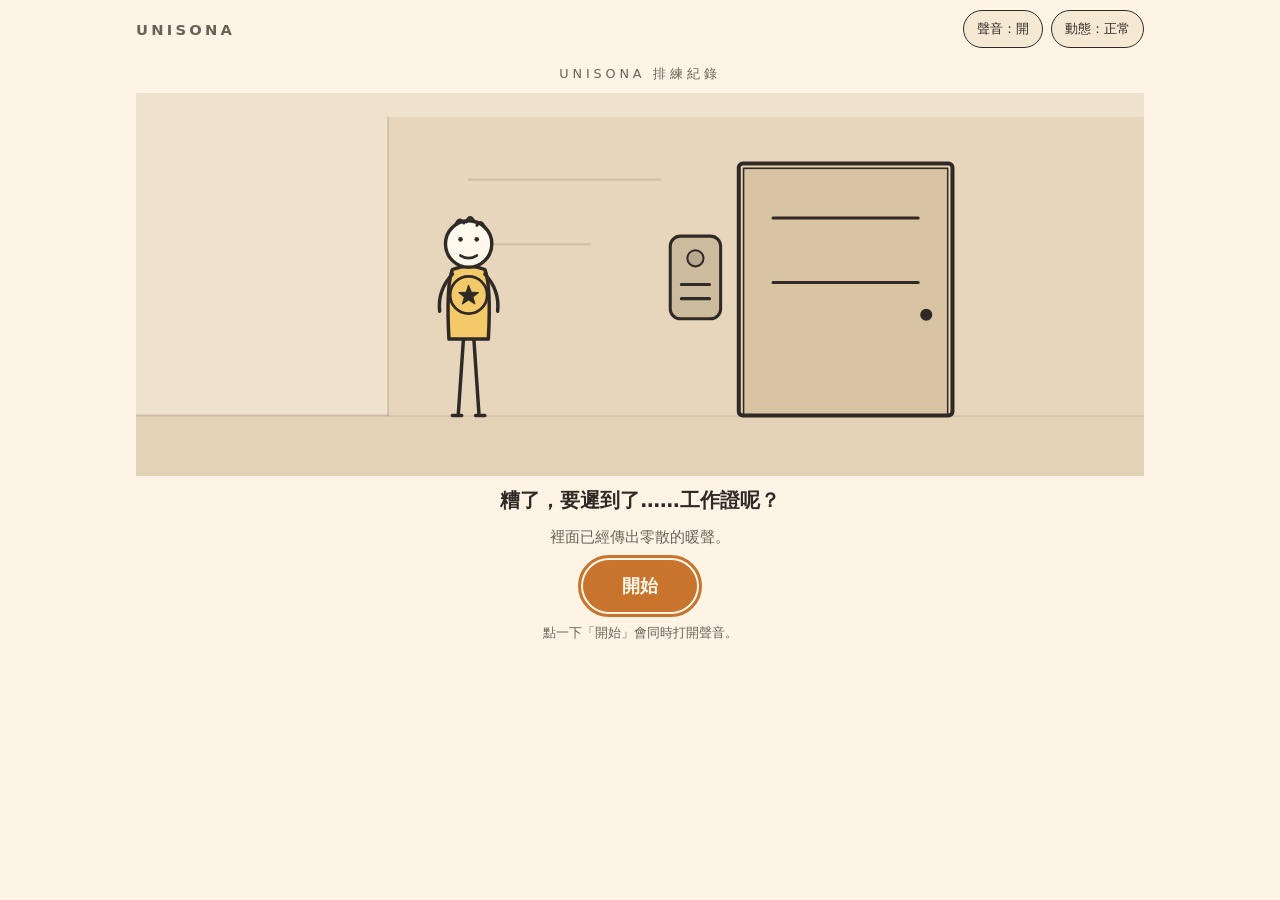
==== index.html @ d8c0bb91 "UNISONA 生日互動小遊戲：初版 四關流程：畫工作證、畫譜架、排練排序謎題、正式演出與定格。 玩家的筆畫會被縮放進場景，一路保留到結尾畫面。  - 純靜態，無建置步驟，全部相對路徑，相容 GitH" ====
﻿<!doctype html>
<html lang="zh-Hant">
<head>
<meta charset="utf-8">
<meta name="viewport" content="width=device-width, initial-scale=1, viewport-fit=cover">
<title>UNISONA 排練紀錄</title>
<meta name="description" content="UNISONA 合唱團的互動排練">
<meta name="theme-color" content="#fdf4e6">
<link rel="icon" href="./favicon.svg" type="image/svg+xml">
<link rel="stylesheet" href="./styles/main.css">
</head>
<body>
  <div id="app">
    <header id="hud">
      <div id="hud-brand">UNISONA</div>
      <div id="hud-controls"></div>
    </header>

    <main id="scene-root" tabindex="-1"></main>

    <p id="caption" aria-live="polite"></p>
  </div>

  <div id="resume-layer" hidden>
    <div id="resume-card">
      <p id="resume-text">排練暫停了。</p>
      <button type="button" id="resume-button">繼續</button>
    </div>
  </div>

  <noscript>
    <p style="padding:1.5rem;text-align:center">這個頁面需要開啟 JavaScript 才能遊玩。</p>
  </noscript>

  <script type="module" src="./src/main.js"></script>
</body>
</html>
---- styles/main.css ----
﻿/* UNISONA 生日互動小遊戲 */

:root {
  --paper: #fdf4e6;
  --paper-2: #f6e9d4;
  --ink: #2f2a26;
  --ink-soft: #6c6158;
  --accent: #c9742c;
  --accent-soft: #f0d2a8;
  --warm: #f6c66a;
  --ok: #5f9a62;
  --line: rgba(47, 42, 38, 0.18);
  --sing: #ffd98a;
  --radius: 14px;
  --font: "Noto Sans TC", "PingFang TC", "Microsoft JhengHei", system-ui, -apple-system, sans-serif;
}

* { box-sizing: border-box; }

html, body {
  margin: 0;
  padding: 0;
  background: var(--paper);
  color: var(--ink);
  font-family: var(--font);
  -webkit-text-size-adjust: 100%;
}

body {
  min-height: 100dvh;
  overflow-x: hidden;
}

#app {
  max-width: 1040px;
  margin: 0 auto;
  padding: 0 16px 40px;
  display: flex;
  flex-direction: column;
  gap: 10px;
}

/* ---------------- HUD ---------------- */
#hud {
  position: sticky;
  top: 0;
  z-index: 20;
  display: flex;
  align-items: center;
  justify-content: space-between;
  gap: 12px;
  padding: 10px 0 8px;
  background: linear-gradient(to bottom, var(--paper) 72%, rgba(253, 244, 230, 0));
}

#hud-brand {
  font-weight: 700;
  letter-spacing: 0.22em;
  font-size: 0.92rem;
  color: var(--ink-soft);
}

#hud-controls { display: flex; gap: 8px; }

/* ---------------- 按鈕 ---------------- */
.btn {
  font: inherit;
  font-size: 0.95rem;
  border: 1.5px solid var(--ink);
  background: var(--paper-2);
  color: var(--ink);
  border-radius: 999px;
  padding: 9px 18px;
  cursor: pointer;
  transition: transform 0.12s ease, background 0.18s ease, opacity 0.18s ease;
  min-height: 44px;
}

.btn:hover:not(:disabled) { background: var(--accent-soft); }
.btn:active:not(:disabled) { transform: translateY(1px); }
.btn:disabled { opacity: 0.4; cursor: default; }

.btn:focus-visible {
  outline: 3px solid var(--accent);
  outline-offset: 2px;
}

.btn-primary {
  background: var(--accent);
  border-color: var(--accent);
  color: #fff8ec;
  font-weight: 600;
}
.btn-primary:hover:not(:disabled) { background: #b36524; }

.btn-big { font-size: 1.1rem; padding: 13px 38px; }

.btn-hud { font-size: 0.82rem; padding: 7px 13px; min-height: 38px; }

.btn.active { background: var(--accent-soft); }

/* ---------------- 版面 ---------------- */
#scene-root {
  display: flex;
  align-items: center;
  justify-content: center;
  min-height: 64vh;
}

.scene {
  width: 100%;
  display: flex;
  flex-direction: column;
  align-items: center;
  gap: 10px;
  animation: fade-in 0.4s ease both;
}

@keyframes fade-in { from { opacity: 0; } to { opacity: 1; } }

.kicker {
  margin: 0;
  font-size: 0.8rem;
  letter-spacing: 0.3em;
  color: var(--ink-soft);
}

.prompt {
  margin: 0;
  font-size: 1.22rem;
  font-weight: 600;
  text-align: center;
  line-height: 1.5;
}

.sub, .fineprint {
  margin: 0;
  text-align: center;
  color: var(--ink-soft);
  font-size: 0.95rem;
  line-height: 1.6;
}

.fineprint { font-size: 0.82rem; }

.actions, .controls {
  display: flex;
  flex-wrap: wrap;
  gap: 10px;
  justify-content: center;
}

#caption {
  margin: 0;
  min-height: 1.6em;
  text-align: center;
  font-size: 1.05rem;
  color: var(--accent);
  opacity: 0;
  transition: opacity 0.3s ease;
}
#caption.shown { opacity: 1; }

.stage-holder {
  width: 100%;
  display: flex;
  justify-content: center;
}

/* 畫圖的關卡把場景縮小，讓繪圖區與按鈕留在畫面內 */
.scene-badge .door-scene { max-height: 30vh; }
.scene-stand .stage { max-height: 34vh; }
.scene-rehearsal .stage { max-height: 46vh; }
.scene-finale .stage { max-height: 76vh; }

/* ---------------- 繪圖區 ---------------- */
.pad {
  width: 100%;
  max-width: 560px;
  display: flex;
  flex-direction: column;
  gap: 10px;
  transition: opacity 0.35s ease, transform 0.35s ease;
}

.pad.leaving { opacity: 0; transform: translateY(14px); }

.pad-frame {
  position: relative;
  width: 100%;
  aspect-ratio: 3 / 2;
  background: #fffdf7;
  border: 2px solid var(--ink);
  border-radius: var(--radius);
  box-shadow: 0 4px 0 rgba(47, 42, 38, 0.12);
  overflow: hidden;
}

.pad-canvas {
  position: absolute;
  inset: 0;
  width: 100%;
  height: 100%;
  touch-action: none;
  cursor: crosshair;
  display: block;
}

.pad-actions {
  display: flex;
  align-items: center;
  gap: 10px;
  flex-wrap: wrap;
  justify-content: center;
}

.pad-status {
  margin: 0;
  font-size: 0.88rem;
  color: var(--ink-soft);
  flex-basis: 100%;
  text-align: center;
  min-height: 1.2em;
}

/* ---------------- 共用 SVG 筆觸 ---------------- */
.door-scene, .stage {
  width: 100%;
  height: auto;
  display: block;
}

.ink {
  fill: none;
  stroke: var(--ink);
  stroke-width: 3;
  stroke-linecap: round;
  stroke-linejoin: round;
}

.torso {
  fill: var(--tint, #f3e4cd);
  stroke: var(--ink);
  stroke-width: 3;
  stroke-linejoin: round;
}

.head {
  fill: #fff8ec;
  stroke: var(--ink);
  stroke-width: 3;
}

.eye { fill: var(--ink); }

.mouth-closed { stroke-width: 2.4; }
.mouth-open { fill: var(--ink); opacity: 0; }

.hair { stroke-width: 2.4; }

/* ---------------- 門 ---------------- */
.night { fill: #efe2cc; }
.ground { fill: #e3d2b6; }
.floor-line { fill: none; stroke: var(--line); stroke-width: 2; }
.wall { fill: #e7d6bb; }
.wall-seam { fill: none; stroke: rgba(47, 42, 38, 0.13); stroke-width: 2; stroke-linecap: round; }
.inside-glow { fill: var(--warm); }
.door-frame { fill: none; stroke: var(--ink); stroke-width: 4; }
.door-leaf { fill: #d8c3a2; stroke: var(--ink); stroke-width: 3; }
.door-knob { fill: var(--ink); }

.door-panel { transition: transform 0.9s cubic-bezier(0.4, 0, 0.2, 1); }
.door-panel.open { transform: translateX(206px); }

.scanner-body { fill: #cdbb9e; stroke: var(--ink); stroke-width: 3; }
.scanner-light { fill: #b9a98f; stroke: var(--ink); stroke-width: 2; }
.scanner.busy .scanner-light { fill: var(--accent); animation: blink 0.4s steps(2) infinite; }
.scanner.ok .scanner-light { fill: var(--ok); }

@keyframes blink { 50% { opacity: 0.35; } }

.door-hero {
  transform: translate(330px, 320px) scale(1.15);
  transition: transform 1s cubic-bezier(0.3, 0.7, 0.3, 1), opacity 0.6s ease;
}
.door-hero.gone { opacity: 0; }
.door-hero.running .person-inner { animation: run-bob 0.42s ease-in-out infinite; }
.door-hero.offering .id-card { transform: translate(6px, -26px) rotate(10deg); }
.door-hero .id-card { transition: transform 0.5s ease; }

@keyframes run-bob {
  0%, 100% { transform: translateY(0) rotate(-2deg); }
  50% { transform: translateY(-7px) rotate(2deg); }
}

/* ---------------- 舞台 ---------------- */
.stage { touch-action: manipulation; }
.stage.interactive { touch-action: none; }

.floor { fill: #e8d7bb; }
.warm-glow {
  fill: url(#u-warm);
  opacity: 0;
  transition: opacity 1.4s ease;
  pointer-events: none;
}
.stage.warm .warm-glow { opacity: 1; }

/* 團員 */
.person {
  transition: transform 0.45s cubic-bezier(0.3, 0.8, 0.3, 1), opacity 0.5s ease;
  cursor: grab;
}
.person.no-anim { transition: none; }
.person.hidden { opacity: 0; pointer-events: none; }
.person.entering { opacity: 0; }
.person.dragging { transition: none; cursor: grabbing; }
.person.dragging .person-inner { transform: scale(1.05); }
.person:focus { outline: none; }
.person:focus-visible .person-glow { opacity: 1; fill: url(#u-select); }

.person-hit { fill: transparent; }

.person-inner { transition: transform 0.2s ease-out; }

.person-glow {
  fill: url(#u-glow);
  opacity: 0;
  transition: opacity 0.16s ease;
}

.person.sing .person-glow { opacity: 1; }
.person.sing .mouth-open { opacity: 1; }
.person.sing .mouth-closed { opacity: 0; }
.person.sing .person-inner { transform: translateY(-8px); }

.person.selected .person-glow { opacity: 1; fill: url(#u-select); }
.person.selected .name-chip rect { fill: var(--accent); }
.person.selected .name-chip-text { fill: #fff8ec; }

.person.resting .rest-mark { opacity: 1; transform: translateY(-4px); }
.person.resting .person-inner { transform: translateY(-3px); }

.person.glance .person-inner { transform: rotate(-4deg); }
.person.glance:nth-of-type(even) .person-inner { transform: rotate(4deg); }
.person.ready .person-inner { transform: translateY(-2px); }

.emblem-bg {
  fill: var(--tint, #f3e4cd);
  stroke: var(--ink);
  stroke-width: 2.4;
}
.emblem { color: var(--ink); }

.name-chip rect {
  fill: #fff8ec;
  stroke: var(--ink);
  stroke-width: 2.2;
  transition: fill 0.2s ease;
}
.name-chip-text {
  fill: var(--ink);
  font-family: var(--font);
  font-size: 23px;
  font-weight: 700;
  text-anchor: middle;
  transition: fill 0.2s ease;
}

.rest-mark {
  opacity: 0;
  color: var(--ink);
  transition: opacity 0.18s ease, transform 0.18s ease;
}
.rest-bg { fill: #fff8ec; stroke: var(--ink); stroke-width: 2.2; }

.id-card-bg { fill: #fffdf7; }
.id-card-edge { fill: none; stroke: var(--ink); stroke-width: 2.4; }
.lanyard { stroke-width: 2; }

.sheet-bg { fill: #fffdf7; stroke: var(--ink); stroke-width: 2.4; }
.sheet { transition: opacity 0.4s ease; }
.sheet.hidden { opacity: 0; }

/* 譜架（玩家畫的） */
.stand { transition: opacity 0.45s ease, transform 0.45s ease; }
.stand.hidden { opacity: 0; transform: translateY(12px); }
.stand.target image { filter: drop-shadow(0 0 7px var(--accent)); }

/* 指揮 */
.conductor { transition: opacity 0.6s ease; }
.conductor.hidden { opacity: 0; }
.conductor-torso { fill: #d9cbe4; stroke: var(--ink); stroke-width: 3; }
.baton { fill: none; stroke: var(--ink); stroke-width: 2.4; stroke-linecap: round; }
.baton-tip { fill: var(--accent); }
.conductor-mouth { stroke-width: 2.4; transition: d 0.3s ease; }

/* 舉牌 */
.letter-sign {
  opacity: 0;
  transform: translateY(26px);
  transition: opacity 0.35s ease, transform 0.45s cubic-bezier(0.25, 1.3, 0.4, 1);
}
.letter-sign-bg { fill: #fffdf7; stroke: var(--ink); stroke-width: 3; }
.letter-sign-text {
  fill: var(--ink);
  font-family: var(--font);
  font-size: 34px;
  font-weight: 800;
  letter-spacing: 0.04em;
  text-anchor: middle;
}
.person .arms-up { opacity: 0; }
.person.holding-sign .arms-up { opacity: 1; }
.person.holding-sign .arms-down { opacity: 0; }
.person.holding-sign .letter-sign { opacity: 1; transform: translateY(0); }

/* HAPPY BIRTHDAY */
.greeting-trail {
  stroke: var(--accent);
  stroke-width: 3;
  stroke-linecap: round;
  opacity: 0.5;
}
.greeting-letter {
  fill: var(--accent);
  font-family: var(--font);
  font-size: 40px;
  font-weight: 800;
  letter-spacing: 0.02em;
  text-anchor: middle;
  opacity: 0;
  transition: opacity 0.35s ease;
}
.greeting-letter.shown { opacity: 1; }
.greeting-tip { fill: var(--accent); opacity: 0; }

/* 音符彩帶 */
.confetti {
  color: var(--accent);
  opacity: 0.75;
  animation: drift var(--dur, 6s) linear var(--delay, 0s) forwards;
}
@keyframes drift {
  from { transform: translateY(0) rotate(0deg); opacity: 0; }
  12% { opacity: 0.8; }
  to { transform: translateY(740px) rotate(140deg); opacity: 0; }
}

/* ---------------- 站位列（手機與鍵盤的替代操作） ---------------- */
.order-strip {
  list-style: none;
  margin: 2px 0 0;
  padding: 0;
  display: flex;
  gap: 6px;
  justify-content: center;
  flex-wrap: nowrap;
  width: 100%;
  max-width: 620px;
}

.order-strip li { flex: 1 1 0; min-width: 0; }

.slot-btn {
  font: inherit;
  width: 100%;
  min-height: 60px;
  display: flex;
  flex-direction: column;
  align-items: center;
  gap: 2px;
  padding: 6px 2px;
  background: #fffdf7;
  border: 2px solid var(--ink);
  border-radius: 12px;
  cursor: pointer;
  transition: background 0.18s ease, transform 0.12s ease;
}

.slot-btn:hover:not(:disabled) { background: var(--accent-soft); }
.slot-btn:disabled { opacity: 0.55; cursor: default; }
.slot-btn:focus-visible { outline: 3px solid var(--accent); outline-offset: 2px; }
.slot-btn.selected { background: var(--accent); border-color: var(--accent); }
.slot-btn.selected .slot-label { color: #fff8ec; }
.slot-btn.selected .symbol-chip { color: #fff8ec; }
.slot-btn.selected .symbol-chip-bg { fill: rgba(255, 248, 236, 0.22); stroke: #fff8ec; }

.slot-label { font-size: 0.95rem; font-weight: 700; line-height: 1; }

/* ---------------- 便條 ---------------- */
.clue-panel {
  width: 100%;
  max-width: 860px;
}

.panel-title {
  margin: 4px 0 10px;
  font-size: 0.82rem;
  letter-spacing: 0.26em;
  color: var(--ink-soft);
  text-align: center;
  font-weight: 600;
}

.clue-list {
  list-style: none;
  margin: 0;
  padding: 0;
  display: grid;
  gap: 10px;
  grid-template-columns: repeat(auto-fit, minmax(250px, 1fr));
}

.clue {
  position: relative;
  display: flex;
  align-items: center;
  gap: 10px;
  padding: 12px 34px 12px 12px;
  background: #fffdf7;
  border: 2px solid var(--ink);
  border-radius: 12px;
  box-shadow: 0 3px 0 rgba(47, 42, 38, 0.1);
  transition: background 0.25s ease, border-color 0.25s ease;
}

.clue.ok { background: #f1f7ee; border-color: var(--ok); }
.clue.focus { border-color: var(--accent); background: #fdf0de; }

.clue-icons { display: flex; gap: 4px; flex: 0 0 auto; }

.clue-text {
  margin: 0;
  font-size: 0.95rem;
  line-height: 1.5;
}

.clue-mark {
  position: absolute;
  right: 12px;
  top: 50%;
  transform: translateY(-50%);
  width: 16px;
  height: 16px;
  border: 2px solid var(--line);
  border-radius: 50%;
}
.clue.ok .clue-mark { border-color: var(--ok); background: var(--ok); }

.symbol-chip { color: var(--ink); display: block; }
.symbol-chip-bg { fill: var(--paper-2); stroke: var(--ink); stroke-width: 2; }

/* ---------------- 結尾 ---------------- */
.finale-controls { opacity: 0; transition: opacity 0.6s ease; }
.finale-controls.shown { opacity: 1; }

/* ---------------- 暫停遮罩 ---------------- */
#resume-layer {
  position: fixed;
  inset: 0;
  z-index: 50;
  display: grid;
  place-items: center;
  background: rgba(47, 42, 38, 0.45);
  backdrop-filter: blur(2px);
}
#resume-layer[hidden] { display: none; }

#resume-card {
  background: var(--paper);
  border: 2px solid var(--ink);
  border-radius: var(--radius);
  padding: 24px 28px;
  text-align: center;
  display: flex;
  flex-direction: column;
  gap: 14px;
  box-shadow: 0 8px 0 rgba(47, 42, 38, 0.2);
}
#resume-text { margin: 0; font-size: 1.05rem; }

/* ---------------- 減少動態 ---------------- */
body.reduced * {
  animation: none !important;
  transition-duration: 0.01ms !important;
}
body.reduced .person.sing .person-inner,
body.reduced .person.resting .person-inner,
body.reduced .person.glance .person-inner { transform: none; }
body.reduced .confetti { display: none; }

@media (prefers-reduced-motion: reduce) {
  * { animation-duration: 0.01ms !important; transition-duration: 0.01ms !important; }
}

/* ---------------- 手機 ---------------- */
@media (max-width: 700px) {
  #app { padding: 0 12px 32px; gap: 8px; }
  .prompt { font-size: 1.06rem; }
  .sub { font-size: 0.88rem; }
  .btn { font-size: 0.88rem; padding: 8px 14px; }
  .btn-big { font-size: 1rem; padding: 12px 30px; }
  .clue-list { grid-template-columns: 1fr; }
  .clue-text { font-size: 0.9rem; }
  #caption { font-size: 0.96rem; }
  .order-strip { gap: 4px; }
  .slot-btn { min-height: 56px; padding: 5px 0; border-radius: 10px; }
  .slot-label { font-size: 0.85rem; }
  .scene-rehearsal .stage { max-height: 40vh; }
  .scene-stand .stage { max-height: 30vh; }
  .scene-finale .stage { max-height: 60vh; }
  #scene-root { min-height: 56vh; }
}
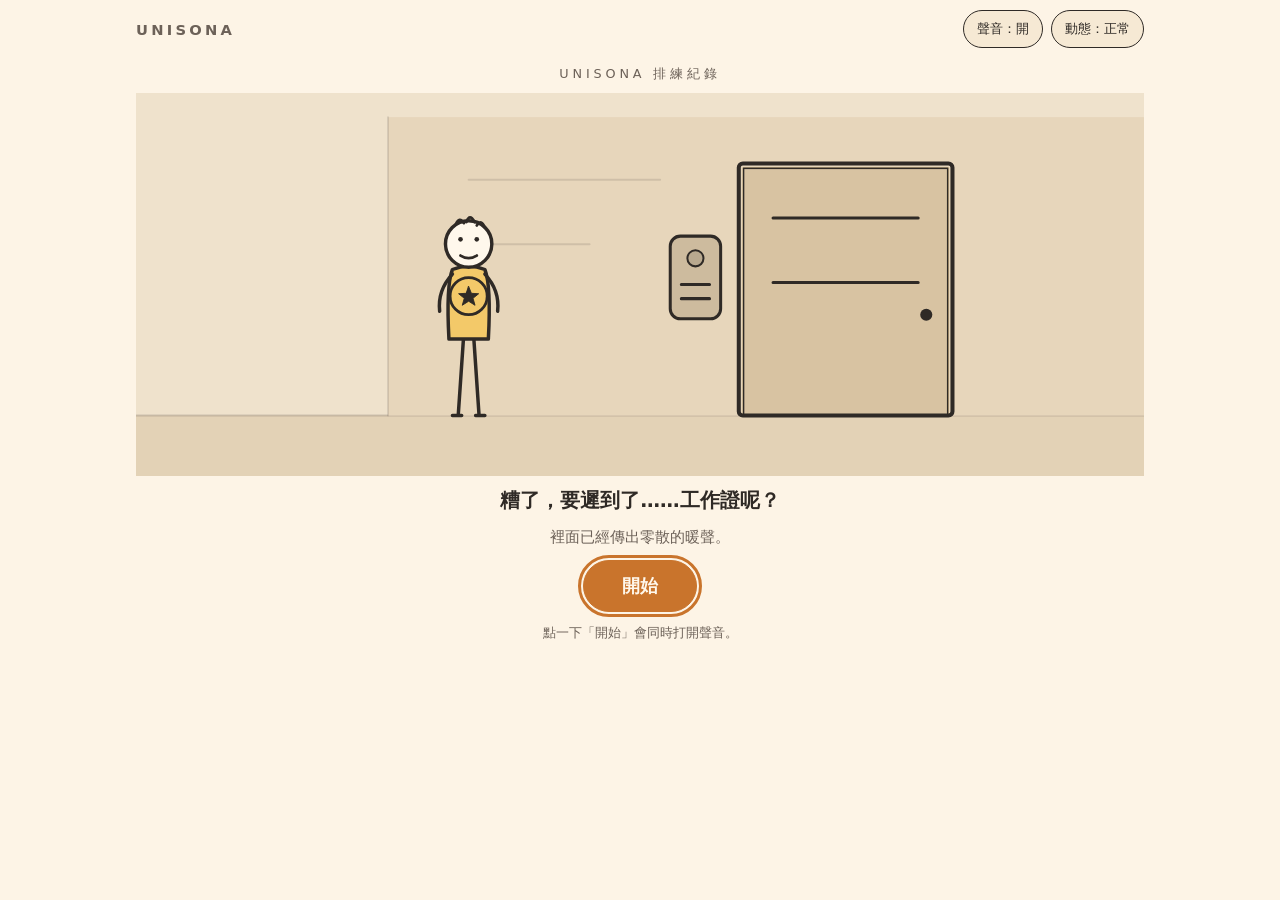
==== commit 5d396bd1: "只做橫向：直向時蓋一層提示，並把橫向手機的版面排成兩欄 網頁沒辦法真的強制轉向（screen.orientation.lock 只在全螢幕有效， iOS Safari 完全不支援），所以改成偵測到直向" ====
--- a/index.html
+++ b/index.html
@@ -21,6 +21,21 @@
     <p id="caption" aria-live="polite"></p>
   </div>
 
+  <div id="rotate-layer" hidden>
+    <div id="rotate-card">
+      <svg id="rotate-icon" viewBox="0 0 120 120" aria-hidden="true" focusable="false">
+        <rect class="rotate-phone" x="44" y="18" width="32" height="56" rx="6"/>
+        <line class="rotate-speaker" x1="54" y1="26" x2="66" y2="26"/>
+        <circle class="rotate-home" cx="60" cy="66" r="2.6"/>
+        <path class="rotate-arrow" d="M26 92 A 38 38 0 0 1 94 92"/>
+        <path class="rotate-arrow-head" d="M88 84 L96 93 L86 98"/>
+      </svg>
+      <p id="rotate-text">請把螢幕轉成橫向</p>
+      <p id="rotate-sub">這個排練只有橫向版本</p>
+      <p id="rotate-tip" hidden>轉了沒反應的話，請先關掉螢幕的旋轉鎖定</p>
+    </div>
+  </div>
+
   <div id="resume-layer" hidden>
     <div id="resume-card">
       <p id="resume-text">排練暫停了。</p>
--- a/styles/main.css
+++ b/styles/main.css
@@ -338,6 +338,30 @@
 .person.selected .name-chip rect { fill: var(--accent); }
 .person.selected .name-chip-text { fill: #fff8ec; }
 
+/* 手繪三張全身圖的切換。
+   結尾那一刻是「邊唱邊舉牌」，所以 holding-sign 的優先度最高，
+   sign.png 本身就要畫成雙手舉起＋張嘴。 */
+/* 姿勢之間是硬切，不做淡入淡出：
+   嘴巴跟著節拍開合時，硬切比較俐落，也不會出現兩張圖疊在一起的殘影。 */
+.pose { opacity: 0; }
+.person .pose-normal { opacity: 1; }
+.person.sing .pose-normal { opacity: 0; }
+.person.sing .pose-sing { opacity: 1; }
+.person.holding-sign .pose-normal,
+.person.holding-sign .pose-sing { opacity: 0; }
+.person.holding-sign .pose-sign { opacity: 1; }
+
+/* 身體換成圖片之後，SVG 的嘴與手臂就不存在了，也不需要這些規則 */
+.person.drawn .mouth,
+.person.drawn .arms { display: none; }
+
+.letter-sign-art { pointer-events: none; }
+
+.conductor-art-smile { opacity: 0; transition: opacity 0.3s ease; }
+.conductor.smiling .conductor-art-smile { opacity: 1; }
+.conductor.smiling .conductor-art-plain { opacity: 0; }
+.conductor-art-plain { transition: opacity 0.3s ease; }
+
 .person.resting .rest-mark { opacity: 1; transform: translateY(-4px); }
 .person.resting .person-inner { transform: translateY(-3px); }
 
@@ -555,6 +579,71 @@
 .finale-controls { opacity: 0; transition: opacity 0.6s ease; }
 .finale-controls.shown { opacity: 1; }
 
+/* ---------------- 直向提示 ----------------
+   網頁沒辦法真的強制轉向，所以直向時蓋一層，擋到使用者轉過來為止。 */
+#rotate-layer {
+  position: fixed;
+  inset: 0;
+  z-index: 60;
+  display: grid;
+  place-items: center;
+  padding: 24px;
+  background: var(--paper);
+}
+#rotate-layer[hidden] { display: none; }
+
+#rotate-card {
+  text-align: center;
+  display: flex;
+  flex-direction: column;
+  align-items: center;
+  gap: 14px;
+  max-width: 320px;
+}
+
+#rotate-icon { width: 128px; height: 128px; }
+.rotate-phone {
+  fill: #fffdf7;
+  stroke: var(--ink);
+  stroke-width: 4;
+  transform-origin: 60px 46px;
+  animation: turn-phone 2.6s ease-in-out infinite;
+}
+.rotate-speaker { stroke: var(--ink); stroke-width: 3; stroke-linecap: round;
+  transform-origin: 60px 46px; animation: turn-phone 2.6s ease-in-out infinite; }
+.rotate-home { fill: var(--ink);
+  transform-origin: 60px 46px; animation: turn-phone 2.6s ease-in-out infinite; }
+.rotate-arrow, .rotate-arrow-head {
+  fill: none; stroke: var(--accent); stroke-width: 5;
+  stroke-linecap: round; stroke-linejoin: round;
+}
+
+@keyframes turn-phone {
+  0%, 22% { transform: rotate(0deg); }
+  48%, 78% { transform: rotate(-90deg); }
+  100% { transform: rotate(0deg); }
+}
+
+#rotate-text {
+  margin: 0;
+  font-size: 1.25rem;
+  font-weight: 700;
+}
+#rotate-sub {
+  margin: 0;
+  color: var(--ink-soft);
+  font-size: 0.95rem;
+}
+#rotate-tip {
+  margin: 6px 0 0;
+  font-size: 0.84rem;
+  color: var(--accent);
+  line-height: 1.6;
+}
+#rotate-tip[hidden] { display: none; }
+
+body.blocked { overflow: hidden; }
+
 /* ---------------- 暫停遮罩 ---------------- */
 #resume-layer {
   position: fixed;
@@ -592,6 +681,97 @@
 
 @media (prefers-reduced-motion: reduce) {
   * { animation-duration: 0.01ms !important; transition-duration: 0.01ms !important; }
+}
+
+/* ---------------- 橫向但很扁的畫面（手機橫放）----------------
+   遊戲只做橫向，所以這裡要把版面排成左右兩欄，不要上下捲。 */
+@media (orientation: landscape) and (max-height: 560px) {
+  /* 整頁鎖在一個畫面裡，要捲的只有便條那一塊 */
+  html, body { height: 100%; overflow: hidden; }
+  #app {
+    height: 100vh;
+    height: 100dvh;
+    padding: 0 12px 6px;
+    gap: 2px;
+    overflow: hidden;
+  }
+  #hud { padding: 4px 0 2px; }
+  #hud-brand { font-size: 0.78rem; }
+  .btn-hud { font-size: 0.72rem; padding: 5px 10px; min-height: 32px; }
+  #scene-root { flex: 1; min-height: 0; align-items: stretch; }
+  #caption { min-height: 1.25em; font-size: 0.84rem; }
+
+  .scene { height: 100%; min-height: 0; gap: 4px; }
+  .prompt { font-size: 0.95rem; }
+  .sub { font-size: 0.78rem; }
+  .btn { font-size: 0.8rem; padding: 5px 11px; min-height: 36px; }
+  .kicker { font-size: 0.68rem; }
+
+  /* 畫圖的兩關：左邊場景、右邊畫布 */
+  .scene-badge, .scene-stand {
+    display: grid;
+    grid-template-columns: 1fr 1fr;
+    grid-template-rows: auto minmax(0, 1fr);
+    column-gap: 16px;
+    row-gap: 4px;
+    align-items: center;
+    justify-items: center;
+  }
+  .scene-badge > .door-scene,
+  .scene-stand > .stage-holder { grid-column: 1; grid-row: 1 / -1; align-self: center; }
+  .scene-badge > .prompt, .scene-stand > .prompt { grid-column: 2; grid-row: 1; align-self: end; }
+  .scene-badge > .sub, .scene-stand > .sub { display: none; }
+  .scene-badge > .pad, .scene-stand > .pad { grid-column: 2; grid-row: 2; align-self: start; }
+
+  .scene-badge .door-scene { max-height: 86vh; }
+  .scene-stand .stage { max-height: 86vh; }
+  .pad { max-width: 100%; gap: 5px; }
+  .pad-frame {
+    width: auto;
+    height: 46vh;
+    max-width: 100%;
+    box-shadow: 0 2px 0 rgba(47, 42, 38, 0.12);
+    border-radius: 10px;
+  }
+  .pad-status { flex-basis: auto; min-height: 0; font-size: 0.76rem; }
+
+  /* 排練：左邊整個舞台，右邊控制、站位列、便條 */
+  .scene-rehearsal {
+    display: grid;
+    grid-template-columns: 1.3fr 1fr;
+    grid-template-rows: auto auto minmax(0, 1fr);
+    column-gap: 14px;
+    row-gap: 4px;
+  }
+  .scene-rehearsal > .stage-holder {
+    grid-column: 1; grid-row: 1 / -1; align-self: center; min-height: 0;
+  }
+  .scene-rehearsal > .prompt,
+  .scene-rehearsal > .sub { display: none; }
+  .scene-rehearsal > .controls { grid-column: 2; grid-row: 1; gap: 6px; }
+  .scene-rehearsal > .order-strip { grid-column: 2; grid-row: 2; max-width: 100%; }
+  .scene-rehearsal > .clue-panel {
+    grid-column: 2;
+    grid-row: 3;
+    min-height: 0;
+    overflow-y: auto;
+    -webkit-overflow-scrolling: touch;
+  }
+  .scene-rehearsal .stage { max-height: 86vh; }
+  .scene-rehearsal .clue-list { grid-template-columns: 1fr; gap: 5px; }
+  .scene-rehearsal .clue { padding: 6px 24px 6px 7px; gap: 6px; border-radius: 10px; }
+  .scene-rehearsal .clue-text { font-size: 0.74rem; line-height: 1.4; }
+  .scene-rehearsal .clue-icons .symbol-chip { width: 22px; height: 22px; }
+  .scene-rehearsal .panel-title { margin: 0 0 3px; font-size: 0.66rem; letter-spacing: 0.18em; }
+  .scene-rehearsal .slot-btn { min-height: 40px; padding: 2px 0; gap: 0; border-radius: 9px; }
+  .scene-rehearsal .slot-label { font-size: 0.72rem; }
+  .scene-rehearsal .slot-btn .symbol-chip { width: 19px; height: 19px; }
+
+  .scene-finale { justify-content: center; }
+  .scene-finale .stage { max-height: 88vh; }
+  .scene-intro { justify-content: center; gap: 3px; }
+  .scene-intro .door-scene { max-height: 38vh; }
+  .scene-intro .fineprint { font-size: 0.7rem; }
 }
 
 /* ---------------- 手機 ---------------- */
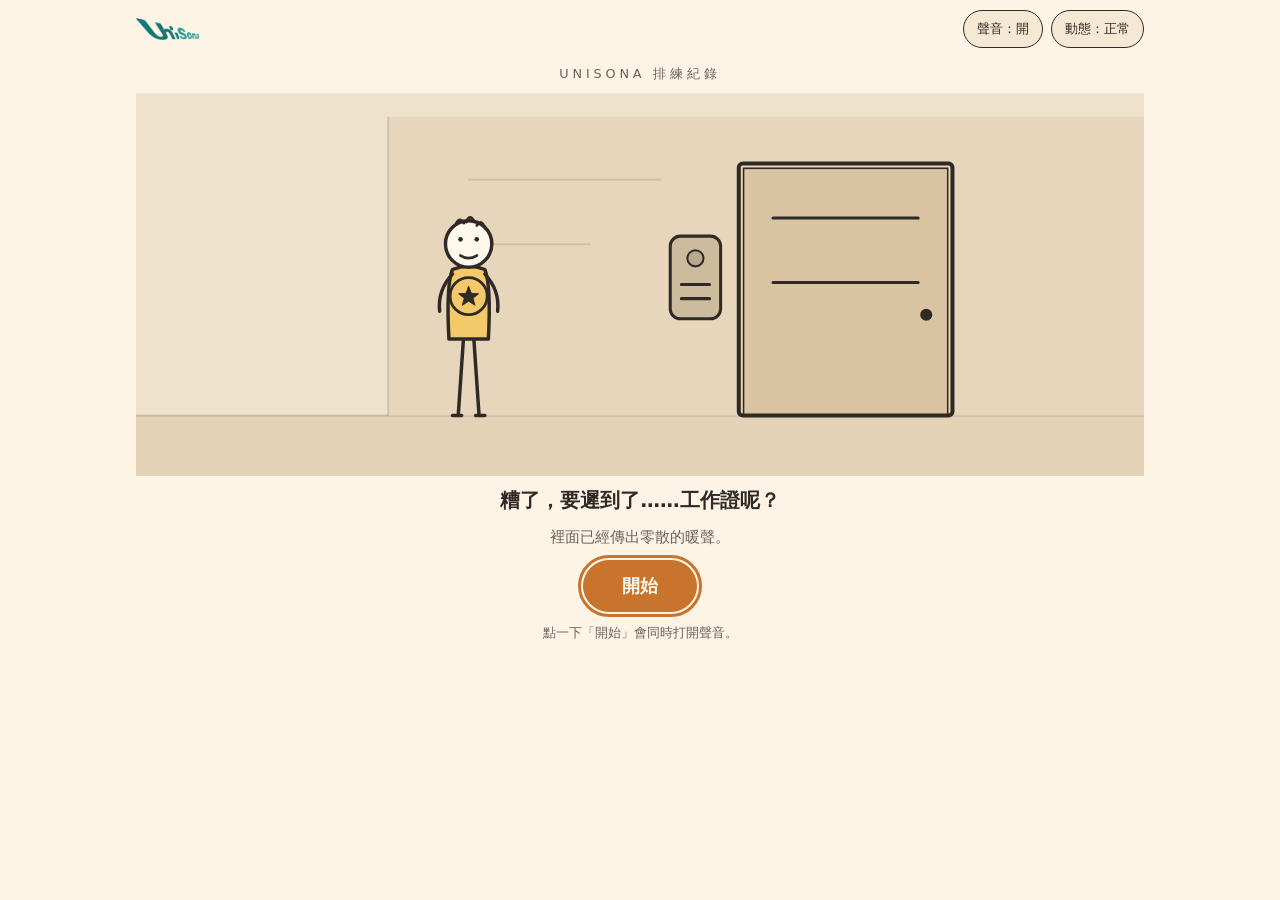
==== commit 4fd21837: "接上社團 logo - assets/source/unisona-logo-original.png 保留原始檔（1254x1254，淺灰底） - assets/logo.png 是去背、裁邊後的版" ====
--- a/index.html
+++ b/index.html
@@ -6,7 +6,9 @@
 <title>UNISONA 排練紀錄</title>
 <meta name="description" content="UNISONA 合唱團的互動排練">
 <meta name="theme-color" content="#fdf4e6">
-<link rel="icon" href="./favicon.svg" type="image/svg+xml">
+<link rel="icon" href="./favicon-32.png" sizes="32x32" type="image/png">
+<link rel="icon" href="./favicon.png" sizes="180x180" type="image/png">
+<link rel="apple-touch-icon" href="./favicon.png">
 <link rel="stylesheet" href="./styles/main.css">
 </head>
 <body>
--- a/styles/main.css
+++ b/styles/main.css
@@ -58,6 +58,13 @@
   letter-spacing: 0.22em;
   font-size: 0.92rem;
   color: var(--ink-soft);
+}
+
+#hud-brand.has-logo { display: flex; align-items: center; }
+.brand-logo {
+  height: 22px;
+  width: auto;
+  display: block;
 }
 
 #hud-controls { display: flex; gap: 8px; }
